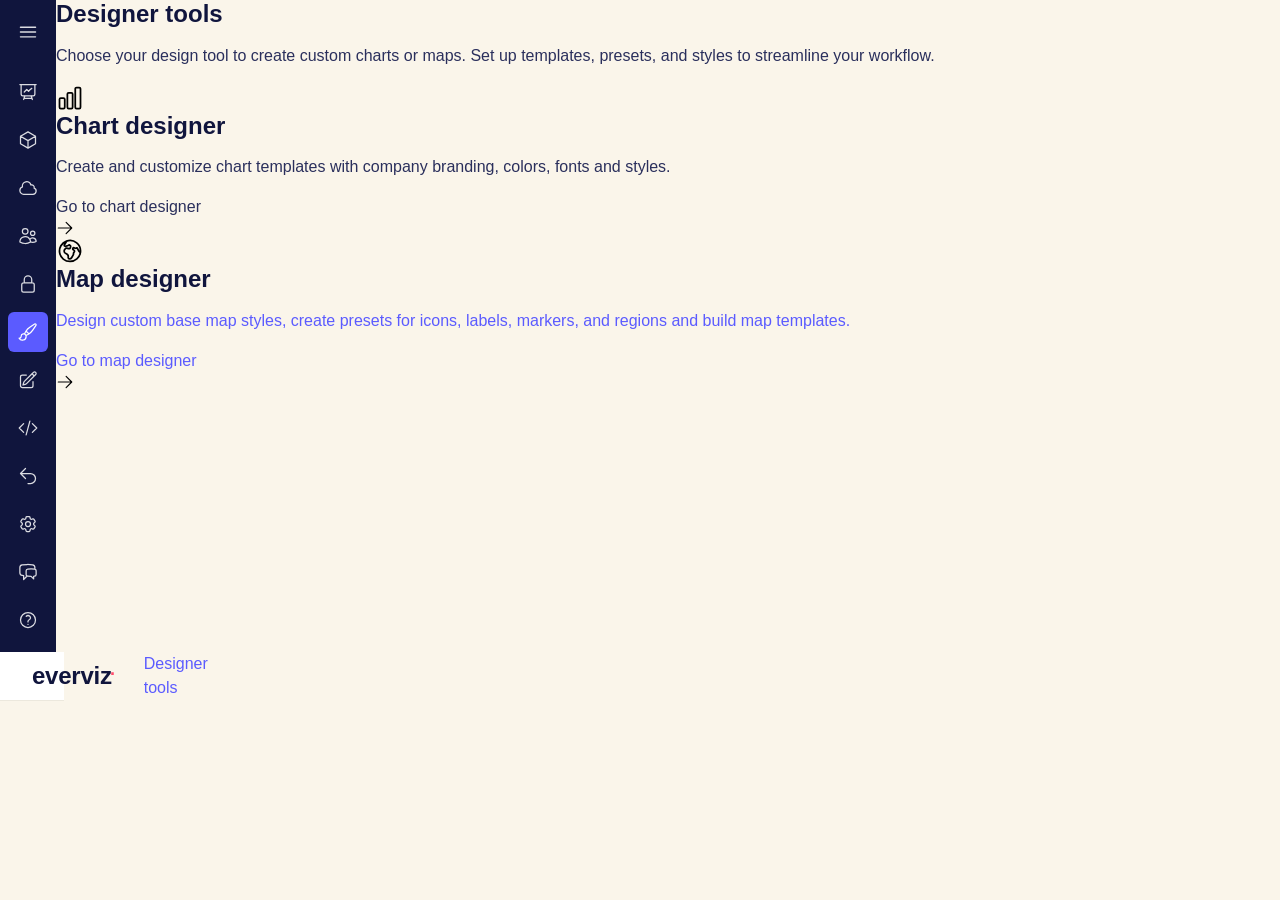
==== index.html @ cc3a7ec0 "feat: add designer-tools entry screen markup" ====
<!doctype html>
<html lang="en">
<head>
  <meta charset="utf-8" />
  <meta name="viewport" content="width=1280" />
  <title>Designer tools · everviz prototype</title>
  <link rel="stylesheet" href="/assets/css/tokens.css" />
  <link rel="stylesheet" href="/assets/css/base.css" />
  <link rel="stylesheet" href="/assets/css/chrome.css" />
  <link rel="stylesheet" href="/assets/css/pages/designer-tools.css" />
</head>
<body data-screen="designer-tools" data-screen-title="Designer tools">
  <div class="app">
    <div id="chrome" class="chrome-mount"></div>
    <main>
      <section class="screen screen--designer-tools">
        <header class="screen__head">
          <h1>Designer tools</h1>
          <p>Choose your design tool to create custom charts or maps. Set up templates, presets, and styles to streamline your workflow.</p>
        </header>
        <div class="cards">
          <article class="card card--disabled" data-tooltip="Not part of this prototype" aria-disabled="true">
            <div class="card__icon"><img src="/assets/icons/chart-bar-card.svg" alt="" width="28" height="28" /></div>
            <h2 class="card__title">Chart designer</h2>
            <p class="card__desc">Create and customize chart templates with company branding, colors, fonts and styles.</p>
            <span class="card__cta card__cta--disabled">Go to chart designer <img src="/assets/icons/arrow-right.svg" alt="" width="18" height="18" /></span>
          </article>
          <a class="card card--link" href="/pages/map-designer.html">
            <div class="card__icon"><img src="/assets/icons/globe-card.svg" alt="" width="28" height="28" /></div>
            <h2 class="card__title">Map designer</h2>
            <p class="card__desc">Design custom base map styles, create presets for icons, labels, markers, and regions and build map templates.</p>
            <span class="card__cta">Go to map designer <img src="/assets/icons/arrow-right.svg" alt="" width="18" height="18" /></span>
          </a>
        </div>
      </section>
    </main>
  </div>
  <script src="/assets/js/tooltip.js" defer></script>
  <script src="/assets/js/chrome.js" defer></script>
</body>
</html>
---- assets/css/tokens.css ----
:root {
  /* Colors — pulled from Figma everviz-atomic-design / 1. Atoms / Colors.
     Note: Figma MCP rate limit was reached on 2026-05-20; values below are
     fallbacks matched to the reference screenshot palette. Re-run
     get_variable_defs on fileKey=DUj7wK97nsYhDe5O82ajoz nodeId=1:117 when
     the limit resets to verify / overwrite with canonical Figma hex codes. */
  --color-bg-app: #FAF5EA;           /* cream page background */
  --color-bg-surface: #FFFFFF;        /* white cards */
  --color-bg-sidebar: #10153D;        /* deep navy sidebar */
  --color-bg-topbar: #FFFFFF;
  --color-text-primary: #10153D;      /* navy headings */
  --color-text-body: #2A2F5C;
  --color-text-muted: #6A6E8A;
  --color-text-on-dark: #FFFFFF;
  --color-text-link: #5B5BFF;         /* purple link */
  --color-brand-purple: #5B5BFF;
  --color-brand-purple-soft: #E6E6FF; /* card icon backdrop */
  --color-accent-dot: #FF4D6D;        /* the red dot in the everviz logo */
  --color-border-subtle: #ECE8DD;

  /* Typography */
  --font-sans: "Inter", -apple-system, BlinkMacSystemFont, "Segoe UI", Roboto, sans-serif;
  --font-display: "Inter", -apple-system, BlinkMacSystemFont, "Segoe UI", Roboto, sans-serif;
  --fs-display: 56px;
  --fs-h1: 40px;
  --fs-h2: 28px;
  --fs-body: 16px;
  --fs-small: 14px;
  --fw-regular: 400;
  --fw-medium: 500;
  --fw-semibold: 600;
  --fw-bold: 700;
  --lh-tight: 1.15;
  --lh-body: 1.5;

  /* Spacing scale */
  --space-1: 4px;
  --space-2: 8px;
  --space-3: 12px;
  --space-4: 16px;
  --space-5: 24px;
  --space-6: 32px;
  --space-8: 48px;
  --space-10: 64px;
  --space-12: 96px;

  /* Radii */
  --radius-sm: 6px;
  --radius-md: 10px;
  --radius-lg: 14px;

  /* Shadows */
  --shadow-card: 0 2px 8px rgba(16, 21, 61, 0.06);
  --shadow-card-hover: 0 8px 20px rgba(16, 21, 61, 0.10);

  /* Motion */
  --duration-fast: 120ms;
  --duration-base: 200ms;
  --ease-out: cubic-bezier(0.2, 0.8, 0.2, 1);

  /* Sidebar geometry */
  --sidebar-width: 56px;
  --topbar-height: 64px;
}
---- assets/css/base.css ----
*, *::before, *::after { box-sizing: border-box; }
html, body { margin: 0; padding: 0; }
body {
  font-family: var(--font-sans);
  font-size: var(--fs-body);
  line-height: var(--lh-body);
  color: var(--color-text-body);
  background: var(--color-bg-app);
  -webkit-font-smoothing: antialiased;
  -moz-osx-font-smoothing: grayscale;
}
img, svg { display: block; max-width: 100%; }
button { font: inherit; cursor: pointer; background: none; border: none; padding: 0; color: inherit; }
a { color: var(--color-text-link); text-decoration: none; }
h1, h2, h3, h4 { color: var(--color-text-primary); line-height: var(--lh-tight); margin: 0; }

/* Layout shell: sidebar + main */
.app {
  display: grid;
  grid-template-columns: var(--sidebar-width) 1fr;
  min-height: 100vh;
}
.app > main {
  display: grid;
  grid-template-rows: var(--topbar-height) 1fr;
}

/* Tooltip (used by tooltip.js) */
.proto-tooltip {
  position: fixed;
  z-index: 9999;
  background: var(--color-text-primary);
  color: var(--color-text-on-dark);
  font-size: var(--fs-small);
  padding: 6px 10px;
  border-radius: var(--radius-sm);
  pointer-events: none;
  opacity: 0;
  transform: translateY(2px);
  transition: opacity var(--duration-fast) var(--ease-out), transform var(--duration-fast) var(--ease-out);
}
.proto-tooltip.is-visible { opacity: 1; transform: translateY(0); }
[data-tooltip] { cursor: not-allowed; }
---- assets/css/chrome.css ----
/* Sidebar */
.sidebar {
  background: var(--color-bg-sidebar);
  color: var(--color-text-on-dark);
  display: flex;
  flex-direction: column;
  align-items: center;
  padding: var(--space-3) 0;
  gap: var(--space-2);
  grid-row: 1 / -1;
}
.sidebar__hamburger,
.sidebar__item {
  width: 40px;
  height: 40px;
  display: grid;
  place-items: center;
  border-radius: var(--radius-sm);
  color: rgba(255, 255, 255, 0.78);
  transition: background var(--duration-fast) var(--ease-out), color var(--duration-fast) var(--ease-out);
}
.sidebar__nav { display: flex; flex-direction: column; gap: var(--space-2); margin-top: var(--space-3); }
.sidebar__item img,
.sidebar__hamburger img { filter: brightness(0) invert(1); opacity: 0.85; }
.sidebar__item[data-tooltip]:hover,
.sidebar__hamburger:hover { background: rgba(255, 255, 255, 0.06); }
.sidebar__item[aria-current="page"] {
  background: var(--color-brand-purple);
  color: var(--color-text-on-dark);
}
.sidebar__item[aria-current="page"] img { opacity: 1; }

/* Topbar */
.topbar {
  background: var(--color-bg-topbar);
  display: flex;
  align-items: center;
  gap: var(--space-6);
  padding: 0 var(--space-6);
  border-bottom: 1px solid var(--color-border-subtle);
}
.topbar__brand {
  color: var(--color-text-primary);
  font-weight: var(--fw-bold);
  font-size: 24px;
  letter-spacing: -0.01em;
  position: relative;
}
.topbar__brand-dot {
  color: var(--color-accent-dot);
  position: absolute;
  top: -2px;
  right: -3px;
  font-size: 18px;
}
.topbar__crumb {
  color: var(--color-text-link);
  font-size: var(--fs-body);
}
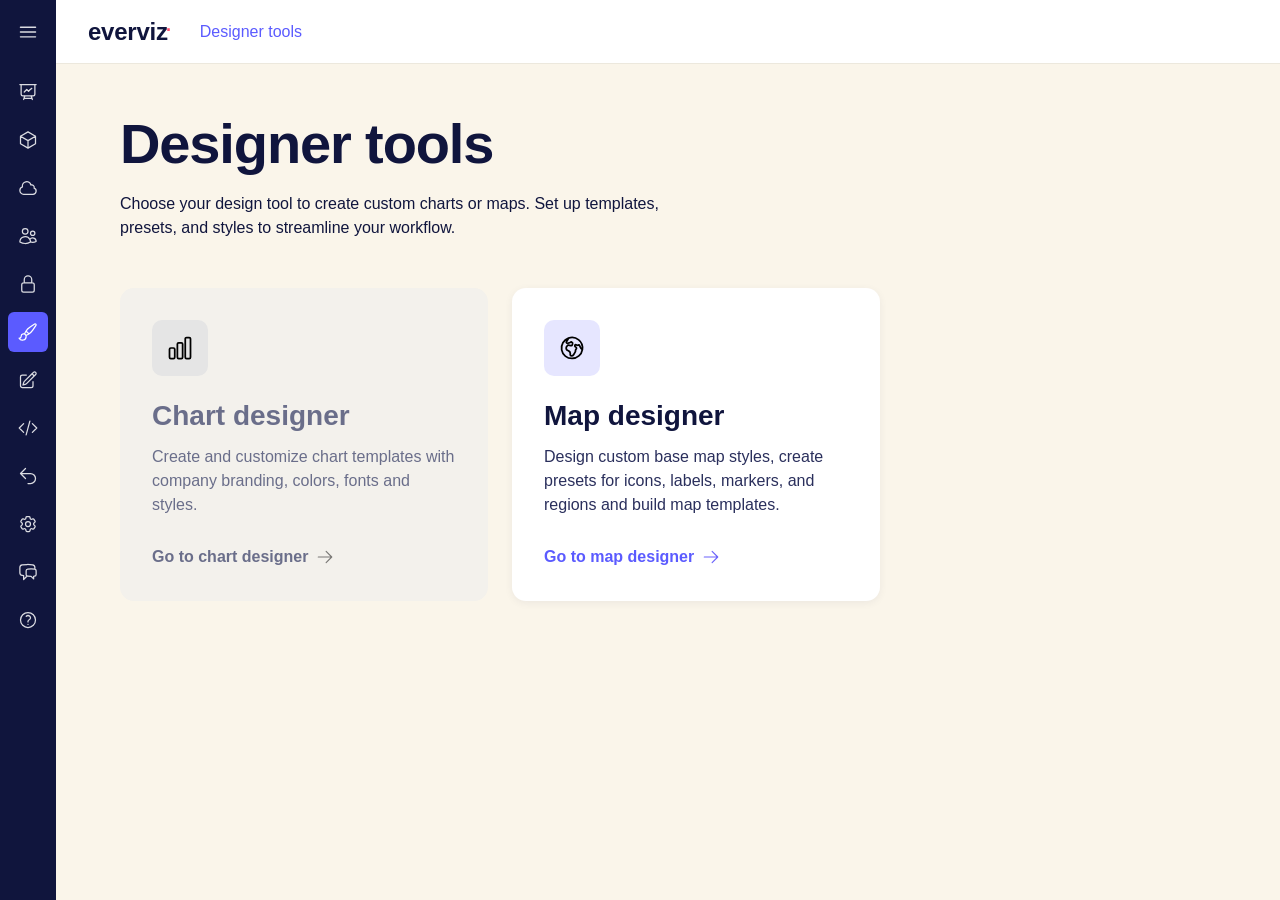
==== commit 39bcda5d: "fix: use <base href> + relative paths so GitHub Pages sub-path works The site is served from https:/" ====
--- a/index.html
+++ b/index.html
@@ -3,11 +3,12 @@
 <head>
   <meta charset="utf-8" />
   <meta name="viewport" content="width=1280" />
+  <base href="./" />
   <title>Designer tools · everviz prototype</title>
-  <link rel="stylesheet" href="/assets/css/tokens.css" />
-  <link rel="stylesheet" href="/assets/css/base.css" />
-  <link rel="stylesheet" href="/assets/css/chrome.css" />
-  <link rel="stylesheet" href="/assets/css/pages/designer-tools.css" />
+  <link rel="stylesheet" href="assets/css/tokens.css" />
+  <link rel="stylesheet" href="assets/css/base.css" />
+  <link rel="stylesheet" href="assets/css/chrome.css" />
+  <link rel="stylesheet" href="assets/css/pages/designer-tools.css" />
 </head>
 <body data-screen="designer-tools" data-screen-title="Designer tools">
   <div class="app">
@@ -20,22 +21,22 @@
         </header>
         <div class="cards">
           <article class="card card--disabled" data-tooltip="Not part of this prototype" aria-disabled="true">
-            <div class="card__icon"><img src="/assets/icons/chart-bar-card.svg" alt="" width="28" height="28" /></div>
+            <div class="card__icon"><img src="assets/icons/chart-bar-card.svg" alt="" width="28" height="28" /></div>
             <h2 class="card__title">Chart designer</h2>
             <p class="card__desc">Create and customize chart templates with company branding, colors, fonts and styles.</p>
-            <span class="card__cta card__cta--disabled">Go to chart designer <img src="/assets/icons/arrow-right.svg" alt="" width="18" height="18" /></span>
+            <span class="card__cta card__cta--disabled">Go to chart designer <img src="assets/icons/arrow-right.svg" alt="" width="18" height="18" /></span>
           </article>
-          <a class="card card--link" href="/pages/map-designer.html">
-            <div class="card__icon"><img src="/assets/icons/globe-card.svg" alt="" width="28" height="28" /></div>
+          <a class="card card--link" href="pages/map-designer.html">
+            <div class="card__icon"><img src="assets/icons/globe-card.svg" alt="" width="28" height="28" /></div>
             <h2 class="card__title">Map designer</h2>
             <p class="card__desc">Design custom base map styles, create presets for icons, labels, markers, and regions and build map templates.</p>
-            <span class="card__cta">Go to map designer <img src="/assets/icons/arrow-right.svg" alt="" width="18" height="18" /></span>
+            <span class="card__cta">Go to map designer <img src="assets/icons/arrow-right.svg" alt="" width="18" height="18" /></span>
           </a>
         </div>
       </section>
     </main>
   </div>
-  <script src="/assets/js/tooltip.js" defer></script>
-  <script src="/assets/js/chrome.js" defer></script>
+  <script src="assets/js/tooltip.js" defer></script>
+  <script src="assets/js/chrome.js" defer></script>
 </body>
 </html>
--- a/assets/css/base.css
+++ b/assets/css/base.css
@@ -14,16 +14,19 @@
 a { color: var(--color-text-link); text-decoration: none; }
 h1, h2, h3, h4 { color: var(--color-text-primary); line-height: var(--lh-tight); margin: 0; }
 
-/* Layout shell: sidebar + main */
+/* Layout shell: sidebar | (topbar / main) */
 .app {
   display: grid;
   grid-template-columns: var(--sidebar-width) 1fr;
+  grid-template-rows: var(--topbar-height) 1fr;
   min-height: 100vh;
 }
-.app > main {
-  display: grid;
-  grid-template-rows: var(--topbar-height) 1fr;
-}
+/* The chrome mount is a wrapper around sidebar + topbar — make its
+   children participate directly in the .app grid. */
+#chrome { display: contents; }
+.app > .sidebar { grid-column: 1; grid-row: 1 / -1; }
+.app > .topbar  { grid-column: 2; grid-row: 1; }
+.app > main     { grid-column: 2; grid-row: 2; }
 
 /* Tooltip (used by tooltip.js) */
 .proto-tooltip {
--- a/assets/css/pages/designer-tools.css
+++ b/assets/css/pages/designer-tools.css
@@ -0,0 +1,71 @@
+.screen--designer-tools {
+  padding: var(--space-8) var(--space-10);
+  max-width: 1100px;
+}
+.screen__head h1 {
+  font-size: var(--fs-display);
+  font-weight: var(--fw-bold);
+  letter-spacing: -0.02em;
+  margin-bottom: var(--space-4);
+}
+.screen__head p {
+  color: var(--color-text-primary);
+  max-width: 560px;
+  margin: 0 0 var(--space-8);
+}
+
+.cards {
+  display: grid;
+  grid-template-columns: repeat(2, minmax(0, 1fr));
+  gap: var(--space-5);
+  max-width: 760px;
+}
+.card {
+  background: var(--color-bg-surface);
+  border-radius: var(--radius-lg);
+  padding: var(--space-6);
+  box-shadow: var(--shadow-card);
+  display: flex;
+  flex-direction: column;
+  gap: var(--space-3);
+  color: var(--color-text-primary);
+  transition: transform var(--duration-base) var(--ease-out),
+              box-shadow var(--duration-base) var(--ease-out);
+}
+.card--link:hover {
+  transform: translateY(-2px);
+  box-shadow: var(--shadow-card-hover);
+}
+.card--disabled {
+  cursor: not-allowed;
+  background: #F3F1EC;
+  box-shadow: none;
+  color: var(--color-text-muted);
+}
+.card--disabled:hover { transform: none; box-shadow: none; }
+.card--disabled .card__title,
+.card--disabled .card__desc { color: var(--color-text-muted); }
+.card--disabled .card__icon { background: #E8E5DD; filter: grayscale(1); }
+.card__icon {
+  width: 56px;
+  height: 56px;
+  background: var(--color-brand-purple-soft);
+  border-radius: var(--radius-md);
+  display: grid;
+  place-items: center;
+  margin-bottom: var(--space-3);
+}
+.card__icon img { color: var(--color-brand-purple); }
+.card__title { font-size: var(--fs-h2); font-weight: var(--fw-bold); margin: 0; }
+.card__desc { color: var(--color-text-body); margin: 0; }
+.card__cta {
+  margin-top: var(--space-4);
+  color: var(--color-text-link);
+  font-weight: var(--fw-semibold);
+  display: inline-flex;
+  align-items: center;
+  gap: var(--space-2);
+}
+.card__cta img { filter: invert(36%) sepia(98%) saturate(2300%) hue-rotate(228deg) brightness(98%) contrast(101%); }
+.card__cta--disabled { color: var(--color-text-muted); }
+.card__cta--disabled img { filter: none; opacity: 0.5; }
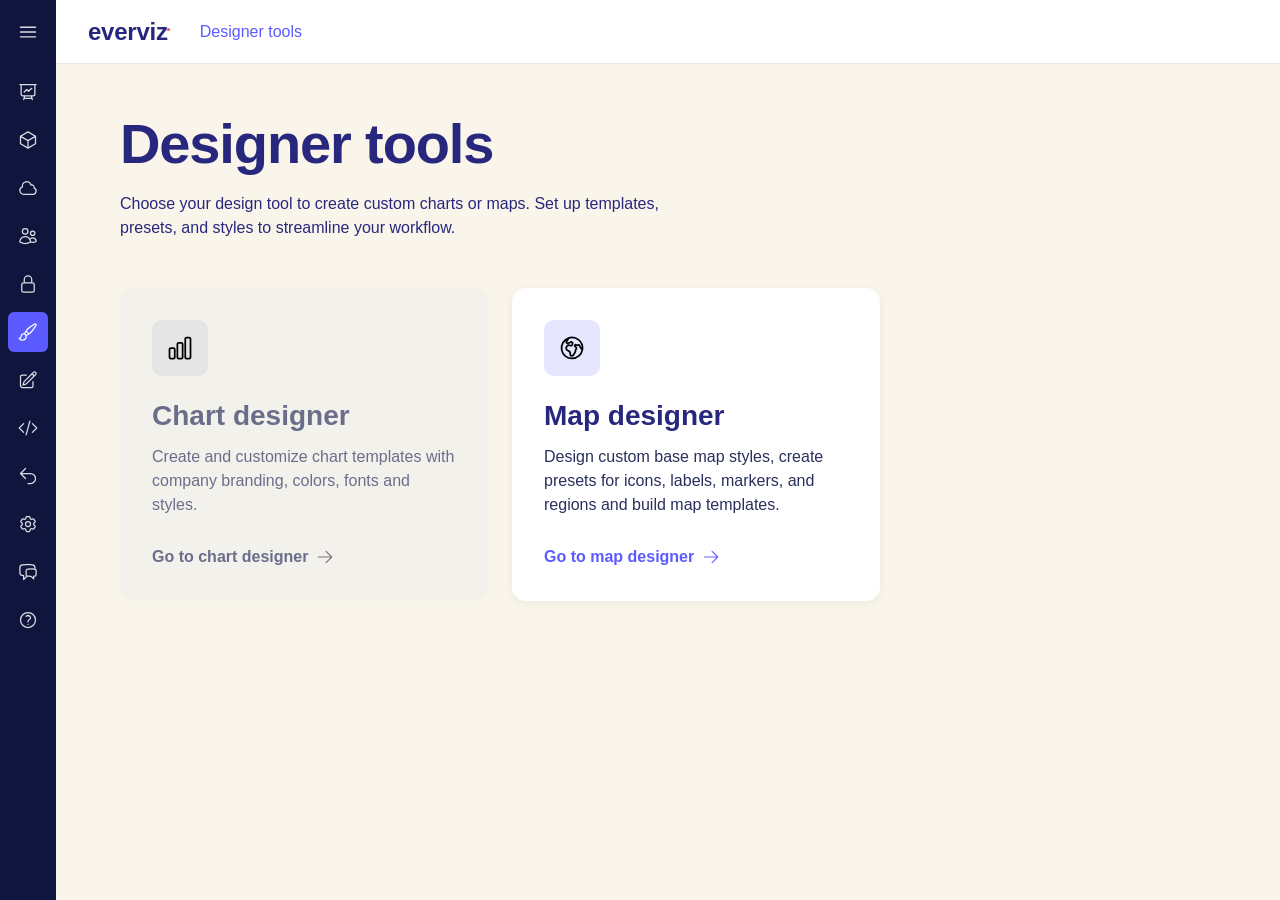
==== commit 049f98de: "chore: remove 'Not part of this prototype' tooltips User feedback: distracting during testing. The '" ====
--- a/index.html
+++ b/index.html
@@ -20,7 +20,7 @@
           <p>Choose your design tool to create custom charts or maps. Set up templates, presets, and styles to streamline your workflow.</p>
         </header>
         <div class="cards">
-          <article class="card card--disabled" data-tooltip="Not part of this prototype" aria-disabled="true">
+          <article class="card card--disabled" aria-disabled="true">
             <div class="card__icon"><img src="assets/icons/chart-bar-card.svg" alt="" width="28" height="28" /></div>
             <h2 class="card__title">Chart designer</h2>
             <p class="card__desc">Create and customize chart templates with company branding, colors, fonts and styles.</p>
--- a/assets/css/tokens.css
+++ b/assets/css/tokens.css
@@ -8,13 +8,14 @@
   --color-bg-surface: #FFFFFF;        /* white cards */
   --color-bg-sidebar: #10153D;        /* deep navy sidebar */
   --color-bg-topbar: #FFFFFF;
-  --color-text-primary: #10153D;      /* navy headings */
+  --color-text-primary: #28277E;      /* navy headings / primary button bg */
   --color-text-body: #2A2F5C;
   --color-text-muted: #6A6E8A;
   --color-text-on-dark: #FFFFFF;
   --color-text-link: #5B5BFF;         /* purple link */
   --color-brand-purple: #5B5BFF;
   --color-brand-purple-soft: #E6E6FF; /* card icon backdrop */
+  --color-btn-hover: #ADBAFA;         /* lavender hover for navy buttons */
   --color-accent-dot: #FF4D6D;        /* the red dot in the everviz logo */
   --color-border-subtle: #ECE8DD;
 
--- a/assets/css/base.css
+++ b/assets/css/base.css
@@ -14,6 +14,60 @@
 a { color: var(--color-text-link); text-decoration: none; }
 h1, h2, h3, h4 { color: var(--color-text-primary); line-height: var(--lh-tight); margin: 0; }
 
+/* Shared button — pill-shaped, used across every screen.
+   align-self prevents the button from stretching when its parent is a
+   flex column (e.g. inside a card). Override per-context if needed. */
+.btn {
+  display: inline-flex;
+  align-items: center;
+  gap: var(--space-2);
+  border-radius: 999px;
+  padding: 10px 18px;
+  font-weight: var(--fw-semibold);
+  font-size: var(--fs-small);
+  cursor: pointer;
+  transition: background var(--duration-fast) var(--ease-out), opacity var(--duration-fast) var(--ease-out);
+  text-decoration: none;
+  border: none;
+  align-self: flex-start;
+  width: fit-content;
+}
+.btn--primary {
+  background: var(--color-text-primary);
+  color: var(--color-text-on-dark);
+}
+.btn--primary img { filter: brightness(0) invert(1); }
+.btn--primary:hover {
+  background: var(--color-btn-hover);
+  color: var(--color-text-primary);
+}
+.btn--primary:hover img {
+  filter: invert(11%) sepia(74%) saturate(2178%) hue-rotate(228deg) brightness(64%) contrast(91%);
+}
+
+/* Shared back link — used at the top of sub-pages. */
+.back-link {
+  display: inline-flex;
+  align-items: center;
+  gap: var(--space-2);
+  color: var(--color-text-link);
+  font-weight: var(--fw-semibold);
+}
+.back-link img {
+  filter: invert(36%) sepia(98%) saturate(2300%) hue-rotate(228deg) brightness(98%) contrast(101%);
+}
+.back-link:hover { text-decoration: underline; }
+
+/* Cross-document view transitions: replaces the default white-flash
+   navigation with a quick crossfade. Supported in Chromium 126+ and
+   Safari 18+; degrades gracefully (plain navigation) elsewhere. */
+@view-transition { navigation: auto; }
+::view-transition-old(root),
+::view-transition-new(root) {
+  animation-duration: 180ms;
+  animation-timing-function: cubic-bezier(0.2, 0.8, 0.2, 1);
+}
+
 /* Layout shell: sidebar | (topbar / main) */
 .app {
   display: grid;
@@ -28,19 +82,35 @@
 .app > .topbar  { grid-column: 2; grid-row: 1; }
 .app > main     { grid-column: 2; grid-row: 2; }
 
-/* Tooltip (used by tooltip.js) */
+/* Tooltip (used by tooltip.js) — speech-bubble style with arrow on top */
 .proto-tooltip {
   position: fixed;
   z-index: 9999;
   background: var(--color-text-primary);
   color: var(--color-text-on-dark);
-  font-size: var(--fs-small);
-  padding: 6px 10px;
-  border-radius: var(--radius-sm);
+  font-size: var(--fs-body);
+  font-weight: var(--fw-bold);
+  padding: 10px 18px;
+  border-radius: 10px;
   pointer-events: none;
   opacity: 0;
-  transform: translateY(2px);
-  transition: opacity var(--duration-fast) var(--ease-out), transform var(--duration-fast) var(--ease-out);
+  transition: opacity var(--duration-fast) var(--ease-out);
+  box-shadow: 0 8px 24px rgba(40, 39, 126, 0.25);
+  max-width: 280px;
+  text-align: center;
+  line-height: 1.25;
 }
-.proto-tooltip.is-visible { opacity: 1; transform: translateY(0); }
+.proto-tooltip::before {
+  content: "";
+  position: absolute;
+  top: -6px;
+  left: 50%;
+  transform: translateX(-50%);
+  width: 0;
+  height: 0;
+  border-left: 7px solid transparent;
+  border-right: 7px solid transparent;
+  border-bottom: 7px solid var(--color-text-primary);
+}
+.proto-tooltip.is-visible { opacity: 1; }
 [data-tooltip] { cursor: not-allowed; }
--- a/assets/css/chrome.css
+++ b/assets/css/chrome.css
@@ -56,4 +56,10 @@
 .topbar__crumb {
   color: var(--color-text-link);
   font-size: var(--fs-body);
+  display: flex;
+  align-items: center;
+  gap: var(--space-2);
 }
+.topbar__crumb-parent { color: var(--color-text-link); }
+.topbar__crumb-parent:hover { text-decoration: underline; }
+.topbar__crumb-sep { color: var(--color-text-muted); }
--- a/assets/css/pages/designer-tools.css
+++ b/assets/css/pages/designer-tools.css
@@ -1,6 +1,5 @@
 .screen--designer-tools {
   padding: var(--space-8) var(--space-10);
-  max-width: 1100px;
 }
 .screen__head h1 {
   font-size: var(--fs-display);
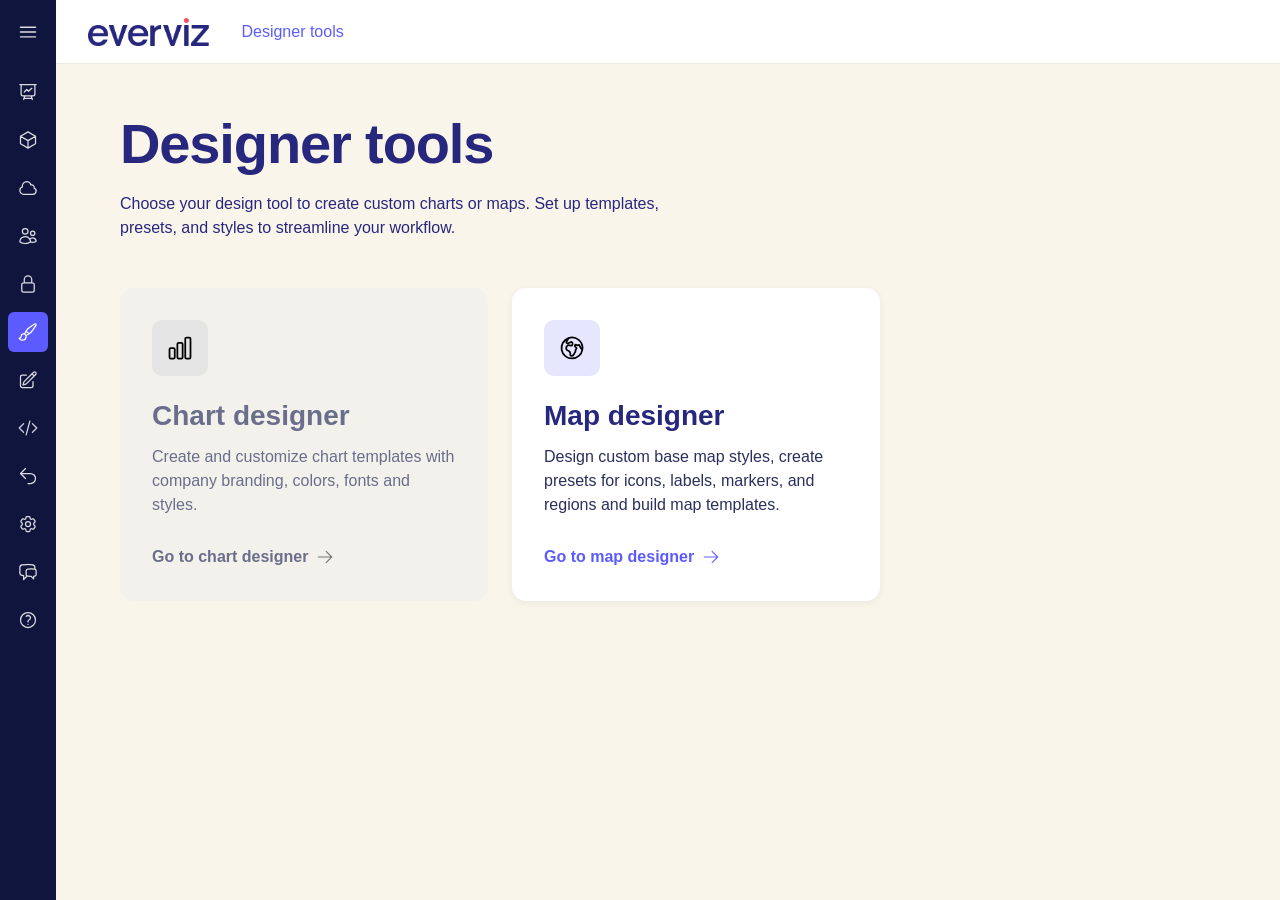
==== commit 7b190795: "feat: smoother page transitions - Persist sidebar + topbar across navigations via view-transition-na" ====
--- a/index.html
+++ b/index.html
@@ -38,5 +38,6 @@
   </div>
   <script src="assets/js/tooltip.js" defer></script>
   <script src="assets/js/chrome.js" defer></script>
+  <script src="assets/js/prefetch.js" defer></script>
 </body>
 </html>
--- a/assets/css/base.css
+++ b/assets/css/base.css
@@ -64,7 +64,16 @@
 @view-transition { navigation: auto; }
 ::view-transition-old(root),
 ::view-transition-new(root) {
-  animation-duration: 180ms;
+  animation-duration: 220ms;
+  animation-timing-function: cubic-bezier(0.2, 0.8, 0.2, 1);
+}
+/* Named chrome doesn't crossfade — they persist as the same element
+   across pages. A tiny duration keeps any layout-shift settling. */
+::view-transition-old(app-sidebar),
+::view-transition-new(app-sidebar),
+::view-transition-old(app-topbar),
+::view-transition-new(app-topbar) {
+  animation-duration: 120ms;
   animation-timing-function: cubic-bezier(0.2, 0.8, 0.2, 1);
 }
 
@@ -78,8 +87,22 @@
 /* The chrome mount is a wrapper around sidebar + topbar — make its
    children participate directly in the .app grid. */
 #chrome { display: contents; }
-.app > .sidebar { grid-column: 1; grid-row: 1 / -1; }
-.app > .topbar  { grid-column: 2; grid-row: 1; }
+.app > .sidebar {
+  grid-column: 1;
+  grid-row: 1 / -1;
+  position: sticky;
+  top: 0;
+  align-self: start;
+  height: 100vh;
+  z-index: 4;
+}
+.app > .topbar  {
+  grid-column: 2;
+  grid-row: 1;
+  position: sticky;
+  top: 0;
+  z-index: 3;
+}
 .app > main     { grid-column: 2; grid-row: 2; }
 
 /* Tooltip (used by tooltip.js) — speech-bubble style with arrow on top */
@@ -88,29 +111,29 @@
   z-index: 9999;
   background: var(--color-text-primary);
   color: var(--color-text-on-dark);
-  font-size: var(--fs-body);
-  font-weight: var(--fw-bold);
-  padding: 10px 18px;
-  border-radius: 10px;
+  font-size: var(--fs-small);
+  font-weight: var(--fw-semibold);
+  padding: 6px 10px;
+  border-radius: 8px;
   pointer-events: none;
   opacity: 0;
   transition: opacity var(--duration-fast) var(--ease-out);
-  box-shadow: 0 8px 24px rgba(40, 39, 126, 0.25);
-  max-width: 280px;
+  box-shadow: 0 6px 16px rgba(40, 39, 126, 0.22);
+  max-width: 240px;
   text-align: center;
   line-height: 1.25;
 }
 .proto-tooltip::before {
   content: "";
   position: absolute;
-  top: -6px;
+  top: -5px;
   left: 50%;
   transform: translateX(-50%);
   width: 0;
   height: 0;
-  border-left: 7px solid transparent;
-  border-right: 7px solid transparent;
-  border-bottom: 7px solid var(--color-text-primary);
+  border-left: 5px solid transparent;
+  border-right: 5px solid transparent;
+  border-bottom: 5px solid var(--color-text-primary);
 }
 .proto-tooltip.is-visible { opacity: 1; }
 [data-tooltip] { cursor: not-allowed; }
--- a/assets/css/chrome.css
+++ b/assets/css/chrome.css
@@ -8,6 +8,9 @@
   padding: var(--space-3) 0;
   gap: var(--space-2);
   grid-row: 1 / -1;
+  /* Persist across page navigations: the cross-document view transition
+     treats this as the same element on both pages, so it doesn't fade. */
+  view-transition-name: app-sidebar;
 }
 .sidebar__hamburger,
 .sidebar__item {
@@ -38,20 +41,16 @@
   gap: var(--space-6);
   padding: 0 var(--space-6);
   border-bottom: 1px solid var(--color-border-subtle);
+  view-transition-name: app-topbar;
 }
 .topbar__brand {
-  color: var(--color-text-primary);
-  font-weight: var(--fw-bold);
-  font-size: 24px;
-  letter-spacing: -0.01em;
-  position: relative;
+  display: inline-flex;
+  align-items: center;
 }
-.topbar__brand-dot {
-  color: var(--color-accent-dot);
-  position: absolute;
-  top: -2px;
-  right: -3px;
-  font-size: 18px;
+.topbar__brand img {
+  height: 28px;
+  width: auto;
+  display: block;
 }
 .topbar__crumb {
   color: var(--color-text-link);
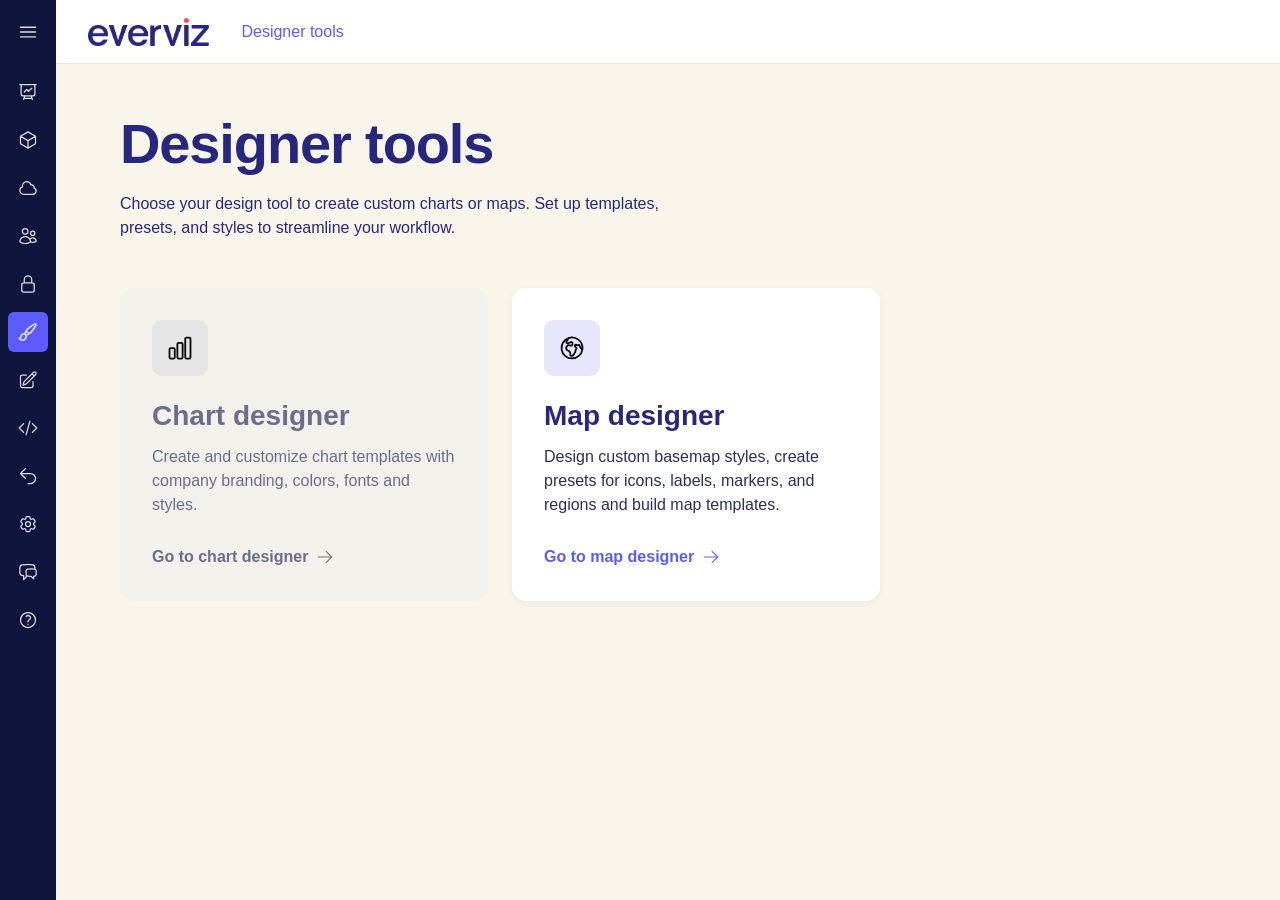
==== commit 7d6b21c0: "fix: 'Basemap' / 'Minimap' one word everywhere user-facing Pick up the variants the previous PR miss" ====
--- a/index.html
+++ b/index.html
@@ -29,7 +29,7 @@
           <a class="card card--link" href="pages/map-designer.html">
             <div class="card__icon"><img src="assets/icons/globe-card.svg" alt="" width="28" height="28" /></div>
             <h2 class="card__title">Map designer</h2>
-            <p class="card__desc">Design custom base map styles, create presets for icons, labels, markers, and regions and build map templates.</p>
+            <p class="card__desc">Design custom basemap styles, create presets for icons, labels, markers, and regions and build map templates.</p>
             <span class="card__cta">Go to map designer <img src="assets/icons/arrow-right.svg" alt="" width="18" height="18" /></span>
           </a>
         </div>
--- a/assets/css/base.css
+++ b/assets/css/base.css
@@ -44,6 +44,86 @@
 .btn--primary:hover img {
   filter: invert(11%) sepia(74%) saturate(2178%) hue-rotate(228deg) brightness(64%) contrast(91%);
 }
+.btn--danger {
+  background: #C0392B;
+  color: var(--color-text-on-dark);
+}
+.btn--danger:hover { background: #A93226; }
+.btn--outline {
+  background: var(--color-bg-surface);
+  color: var(--color-text-primary);
+  border: 1px solid var(--color-text-primary);
+}
+.btn--outline:hover { background: var(--color-bg-app); }
+
+/* Confirm dialog — generic Promise-driven modal */
+.confirm-modal[hidden] { display: none; }
+.confirm-modal {
+  position: fixed;
+  inset: 0;
+  z-index: 11000;
+  display: flex;
+  align-items: center;
+  justify-content: center;
+  padding: var(--space-5);
+}
+.confirm-modal__backdrop {
+  position: absolute;
+  inset: 0;
+  background: rgba(16, 21, 61, 0.55);
+  backdrop-filter: blur(2px);
+}
+.confirm-modal__panel {
+  position: relative;
+  width: min(480px, 100%);
+  background: var(--color-bg-app);
+  border-radius: var(--radius-md);
+  overflow: hidden;
+  box-shadow: 0 24px 60px rgba(16, 21, 61, 0.35);
+  display: flex;
+  flex-direction: column;
+}
+.confirm-modal__head {
+  background: var(--color-text-primary);
+  color: var(--color-text-on-dark);
+  padding: var(--space-4) var(--space-5);
+  display: flex;
+  align-items: center;
+  justify-content: space-between;
+}
+.confirm-modal__title {
+  color: var(--color-text-on-dark);
+  font-size: var(--fs-body);
+  font-weight: var(--fw-bold);
+  margin: 0;
+}
+.confirm-modal__close {
+  width: 28px;
+  height: 28px;
+  display: grid;
+  place-items: center;
+  border-radius: 6px;
+  color: var(--color-text-on-dark);
+  background: transparent;
+  border: 0;
+  cursor: pointer;
+}
+.confirm-modal__close img { filter: brightness(0) invert(1); }
+.confirm-modal__close:hover { background: rgba(255, 255, 255, 0.1); }
+.confirm-modal__body {
+  padding: var(--space-5);
+  color: var(--color-text-primary);
+  font-size: var(--fs-body);
+  line-height: var(--lh-body);
+}
+.confirm-modal__foot {
+  padding: 0 var(--space-5) var(--space-5);
+  display: flex;
+  align-items: center;
+  justify-content: space-between;
+  gap: var(--space-3);
+}
+.confirm-modal__foot .btn { align-self: auto; }
 
 /* Shared back link — used at the top of sub-pages. */
 .back-link {
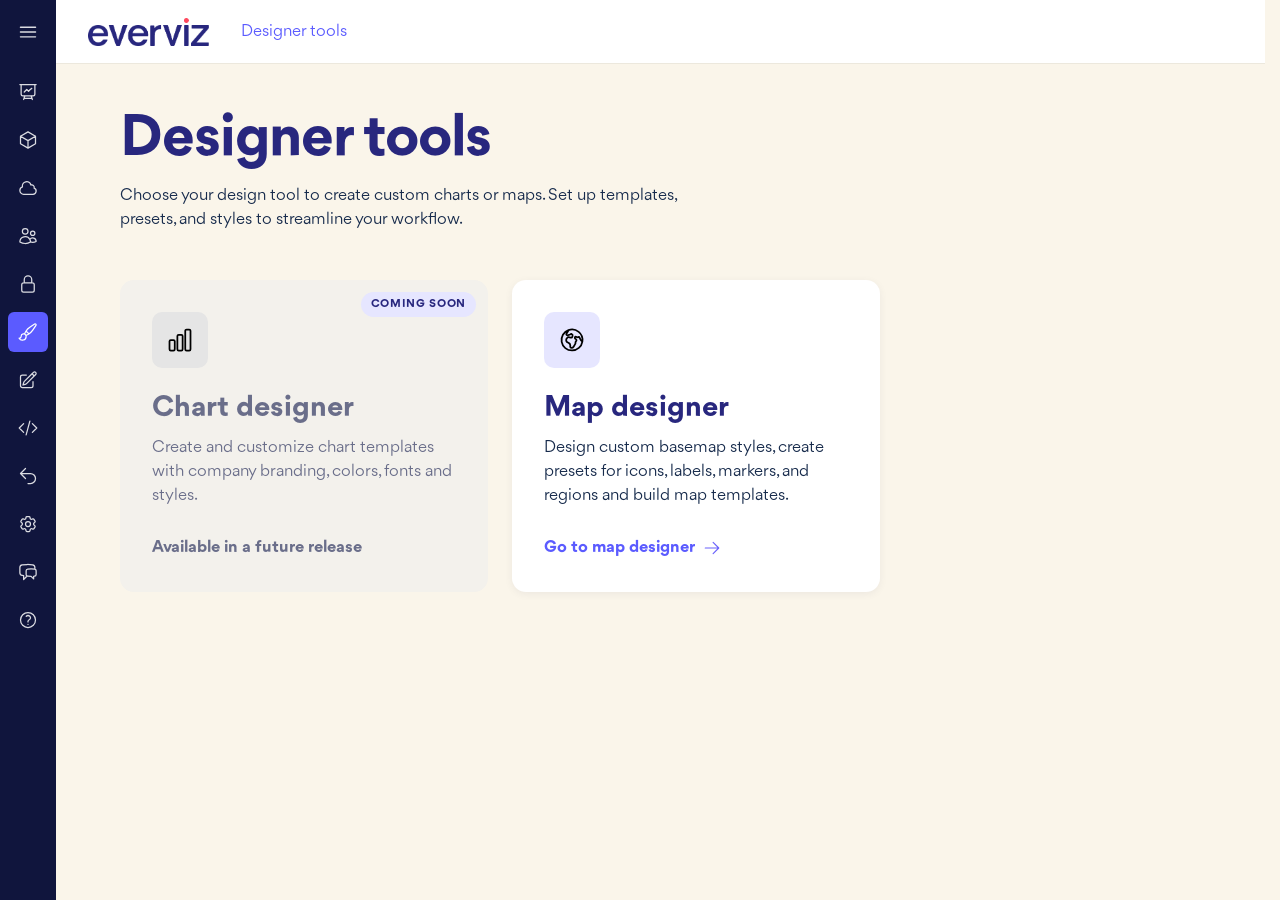
==== commit e7a66e1f: "feat: 'Coming soon' badge on the disabled Chart designer card (closes #90) The Chart designer hub ca" ====
--- a/index.html
+++ b/index.html
@@ -21,10 +21,11 @@
         </header>
         <div class="cards">
           <article class="card card--disabled" aria-disabled="true">
+            <span class="card__badge">Coming soon</span>
             <div class="card__icon"><img src="assets/icons/chart-bar-card.svg" alt="" width="28" height="28" /></div>
             <h2 class="card__title">Chart designer</h2>
             <p class="card__desc">Create and customize chart templates with company branding, colors, fonts and styles.</p>
-            <span class="card__cta card__cta--disabled">Go to chart designer <img src="assets/icons/arrow-right.svg" alt="" width="18" height="18" /></span>
+            <span class="card__cta card__cta--disabled">Available in a future release</span>
           </article>
           <a class="card card--link" href="pages/map-designer.html">
             <div class="card__icon"><img src="assets/icons/globe-card.svg" alt="" width="28" height="28" /></div>
--- a/assets/css/tokens.css
+++ b/assets/css/tokens.css
@@ -1,15 +1,51 @@
+/* Gordita — everviz brand font. OTF served directly; modern browsers
+   support OTF via @font-face. font-display: swap avoids invisible
+   text during load. Italic faces omitted; only the upright weights
+   we actually use are loaded. */
+@font-face {
+  font-family: "Gordita";
+  font-style: normal;
+  font-weight: 300;
+  font-display: swap;
+  src: url("../fonts/Gordita-Light.otf") format("opentype");
+}
+@font-face {
+  font-family: "Gordita";
+  font-style: normal;
+  font-weight: 400;
+  font-display: swap;
+  src: url("../fonts/Gordita-Regular.otf") format("opentype");
+}
+@font-face {
+  font-family: "Gordita";
+  font-style: normal;
+  font-weight: 500;
+  font-display: swap;
+  src: url("../fonts/Gordita-Medium.otf") format("opentype");
+}
+@font-face {
+  font-family: "Gordita";
+  font-style: normal;
+  font-weight: 700;
+  font-display: swap;
+  src: url("../fonts/Gordita-Bold.otf") format("opentype");
+}
+@font-face {
+  font-family: "Gordita";
+  font-style: normal;
+  font-weight: 900;
+  font-display: swap;
+  src: url("../fonts/Gordita-Black.otf") format("opentype");
+}
+
 :root {
-  /* Colors — pulled from Figma everviz-atomic-design / 1. Atoms / Colors.
-     Note: Figma MCP rate limit was reached on 2026-05-20; values below are
-     fallbacks matched to the reference screenshot palette. Re-run
-     get_variable_defs on fileKey=DUj7wK97nsYhDe5O82ajoz nodeId=1:117 when
-     the limit resets to verify / overwrite with canonical Figma hex codes. */
+  /* Colors — pulled from Figma everviz-atomic-design / 1. Atoms / Colors. */
   --color-bg-app: #FAF5EA;           /* cream page background */
   --color-bg-surface: #FFFFFF;        /* white cards */
   --color-bg-sidebar: #10153D;        /* deep navy sidebar */
   --color-bg-topbar: #FFFFFF;
   --color-text-primary: #28277E;      /* navy headings / primary button bg */
-  --color-text-body: #2A2F5C;
+  --color-text-body: #172B4C;         /* body copy */
   --color-text-muted: #6A6E8A;
   --color-text-on-dark: #FFFFFF;
   --color-text-link: #5B5BFF;         /* purple link */
@@ -19,9 +55,11 @@
   --color-accent-dot: #FF4D6D;        /* the red dot in the everviz logo */
   --color-border-subtle: #ECE8DD;
 
-  /* Typography */
-  --font-sans: "Inter", -apple-system, BlinkMacSystemFont, "Segoe UI", Roboto, sans-serif;
-  --font-display: "Inter", -apple-system, BlinkMacSystemFont, "Segoe UI", Roboto, sans-serif;
+  /* Typography — Gordita everywhere. Gordita ships Light/Regular/Medium/
+     Bold/Black; there is no 600 Semibold, so any --fw-semibold usage
+     falls back to Bold (700) via the browser's nearest-weight rule. */
+  --font-sans: "Gordita", "Arial", sans-serif;
+  --font-display: "Gordita", "Arial", sans-serif;
   --fs-display: 56px;
   --fs-h1: 40px;
   --fs-h2: 28px;
@@ -31,6 +69,7 @@
   --fw-medium: 500;
   --fw-semibold: 600;
   --fw-bold: 700;
+  --lh-display: 1;       /* H1 spec: 40px / 40px = 1.0 */
   --lh-tight: 1.15;
   --lh-body: 1.5;
 
--- a/assets/css/base.css
+++ b/assets/css/base.css
@@ -1,5 +1,9 @@
 *, *::before, *::after { box-sizing: border-box; }
 html, body { margin: 0; padding: 0; }
+/* Reserve scrollbar gutter so navigating between scrollable and
+   non-scrollable pages doesn't shift the layout horizontally — the
+   topbar/sidebar would otherwise appear to bounce on each transition. */
+html { scrollbar-gutter: stable; }
 body {
   font-family: var(--font-sans);
   font-size: var(--fs-body);
@@ -12,7 +16,8 @@
 img, svg { display: block; max-width: 100%; }
 button { font: inherit; cursor: pointer; background: none; border: none; padding: 0; color: inherit; }
 a { color: var(--color-text-link); text-decoration: none; }
-h1, h2, h3, h4 { color: var(--color-text-primary); line-height: var(--lh-tight); margin: 0; }
+h1, h2, h3, h4 { color: var(--color-text-primary); line-height: var(--lh-tight); margin: 0; font-family: var(--font-display); }
+h1 { line-height: var(--lh-display); } /* Spec: 40px / 40px */
 
 /* Shared button — pill-shaped, used across every screen.
    align-self prevents the button from stretching when its parent is a
@@ -147,14 +152,14 @@
   animation-duration: 220ms;
   animation-timing-function: cubic-bezier(0.2, 0.8, 0.2, 1);
 }
-/* Named chrome doesn't crossfade — they persist as the same element
-   across pages. A tiny duration keeps any layout-shift settling. */
+/* Named chrome is stationary — no animation. Any layout delta between
+   pages would otherwise be visible as a width/size bounce on the topbar
+   or sidebar. Setting duration to 0 makes the swap instant. */
 ::view-transition-old(app-sidebar),
 ::view-transition-new(app-sidebar),
 ::view-transition-old(app-topbar),
 ::view-transition-new(app-topbar) {
-  animation-duration: 120ms;
-  animation-timing-function: cubic-bezier(0.2, 0.8, 0.2, 1);
+  animation-duration: 0s;
 }
 
 /* Layout shell: sidebar | (topbar / main) */
@@ -164,10 +169,13 @@
   grid-template-rows: var(--topbar-height) 1fr;
   min-height: 100vh;
 }
-/* The chrome mount is a wrapper around sidebar + topbar — make its
-   children participate directly in the .app grid. */
+/* The chrome mount is a wrapper around sidebar + topbar — `display: contents`
+   makes the sidebar/topbar participate visually in the .app grid even though
+   their DOM parent is #chrome. Note: CSS selectors still walk the real DOM
+   tree, so we use descendant combinators (`.app .sidebar`) — `.app > .sidebar`
+   would NOT match because #chrome is the actual DOM parent. */
 #chrome { display: contents; }
-.app > .sidebar {
+.app .sidebar {
   grid-column: 1;
   grid-row: 1 / -1;
   position: sticky;
@@ -176,14 +184,14 @@
   height: 100vh;
   z-index: 4;
 }
-.app > .topbar  {
+.app .topbar  {
   grid-column: 2;
   grid-row: 1;
   position: sticky;
   top: 0;
   z-index: 3;
 }
-.app > main     { grid-column: 2; grid-row: 2; }
+.app main     { grid-column: 2; grid-row: 2; }
 
 /* Tooltip (used by tooltip.js) — speech-bubble style with arrow on top */
 .proto-tooltip {
@@ -215,5 +223,15 @@
   border-right: 5px solid transparent;
   border-bottom: 5px solid var(--color-text-primary);
 }
+/* Right-placed variant (sidebar icons) — arrow on the left edge,
+   pointing left toward the icon. */
+.proto-tooltip--right::before {
+  top: 50%;
+  left: -5px;
+  transform: translateY(-50%);
+  border-top: 5px solid transparent;
+  border-bottom: 5px solid transparent;
+  border-right: 5px solid var(--color-text-primary);
+  border-left: 0;
+}
 .proto-tooltip.is-visible { opacity: 1; }
-[data-tooltip] { cursor: not-allowed; }
--- a/assets/css/chrome.css
+++ b/assets/css/chrome.css
@@ -50,6 +50,9 @@
 .topbar__brand img {
   height: 28px;
   width: auto;
+  /* Lock the rendered width from first paint so it doesn't flash from
+     0 → 121px while the image decodes. Source asset is 347x80. */
+  aspect-ratio: 347 / 80;
   display: block;
 }
 .topbar__crumb {
--- a/assets/css/pages/designer-tools.css
+++ b/assets/css/pages/designer-tools.css
@@ -8,7 +8,7 @@
   margin-bottom: var(--space-4);
 }
 .screen__head p {
-  color: var(--color-text-primary);
+  color: var(--color-text-body);
   max-width: 560px;
   margin: 0 0 var(--space-8);
 }
@@ -34,6 +34,22 @@
 .card--link:hover {
   transform: translateY(-2px);
   box-shadow: var(--shadow-card-hover);
+}
+.card {
+  position: relative;
+}
+.card__badge {
+  position: absolute;
+  top: var(--space-3);
+  right: var(--space-3);
+  font-size: 11px;
+  font-weight: var(--fw-bold);
+  letter-spacing: 0.06em;
+  text-transform: uppercase;
+  padding: 4px 10px;
+  border-radius: 999px;
+  background: var(--color-brand-purple-soft);
+  color: var(--color-text-primary);
 }
 .card--disabled {
   cursor: not-allowed;
